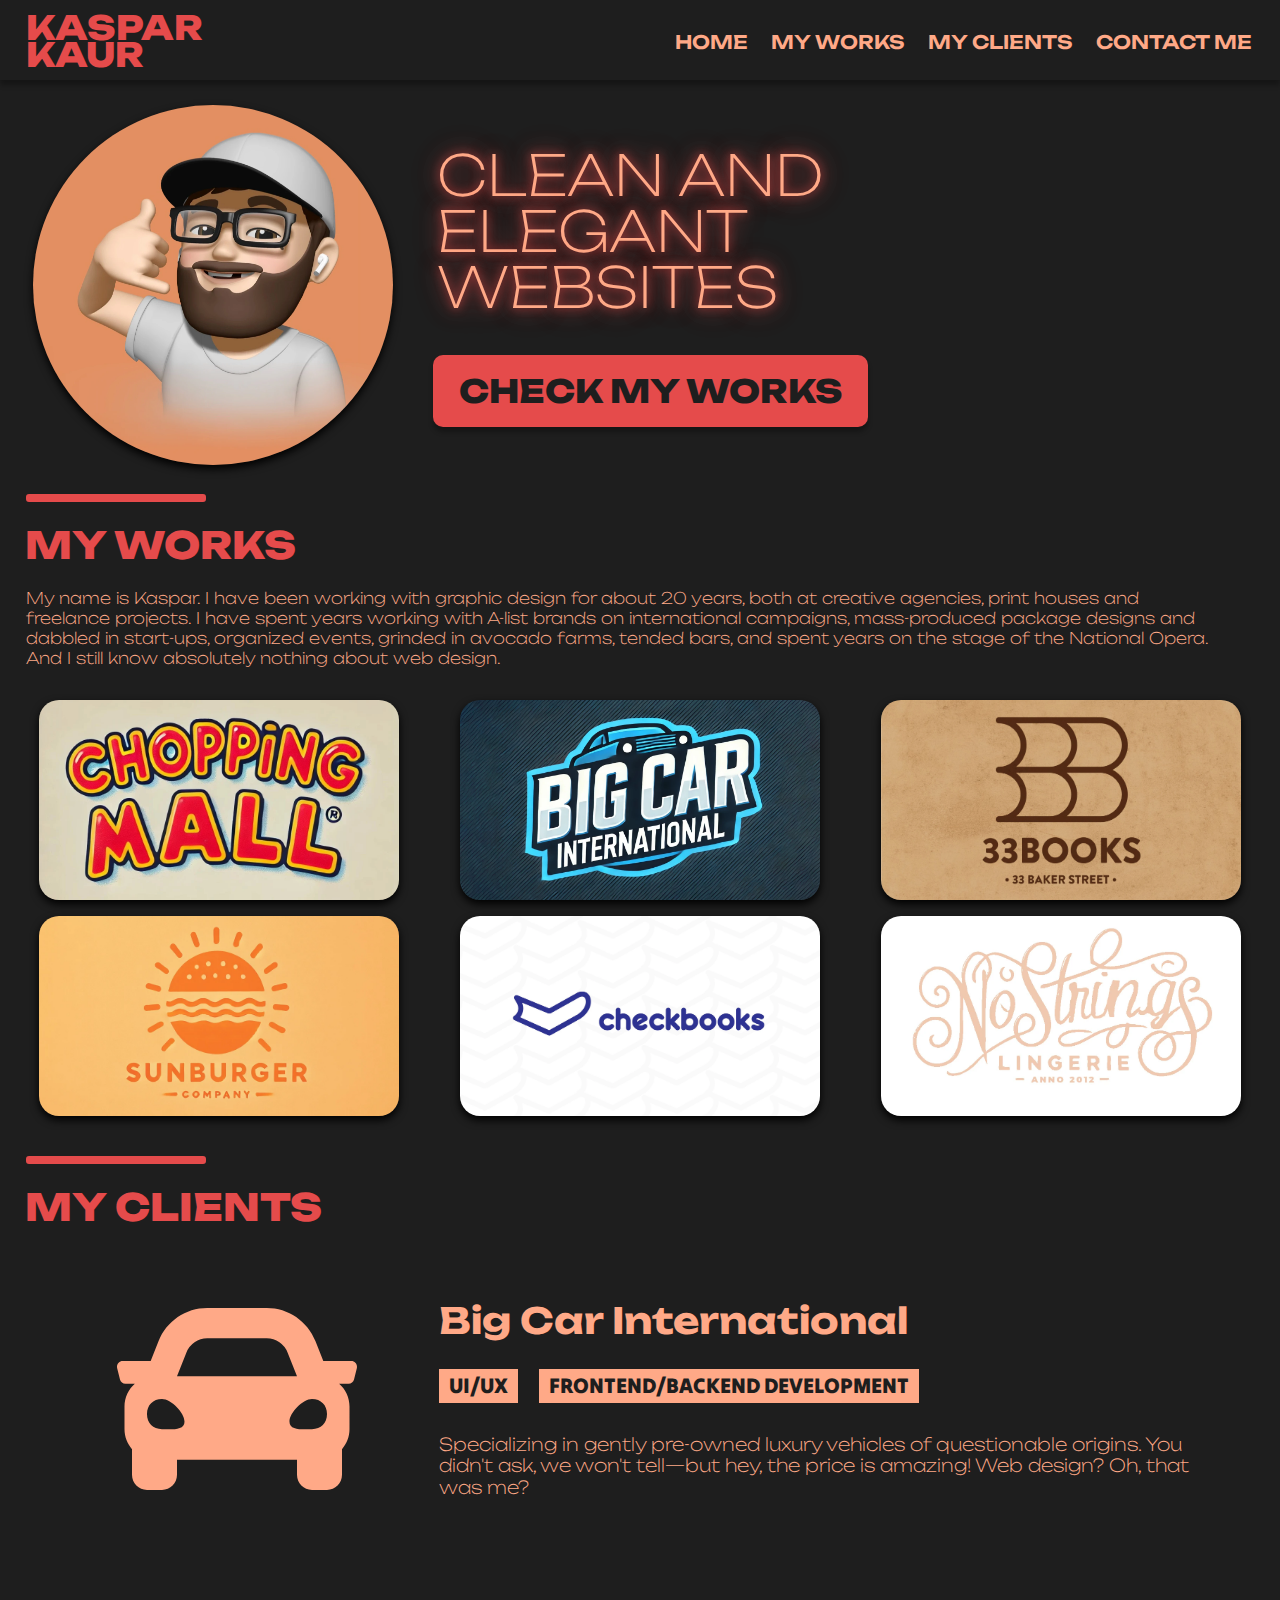
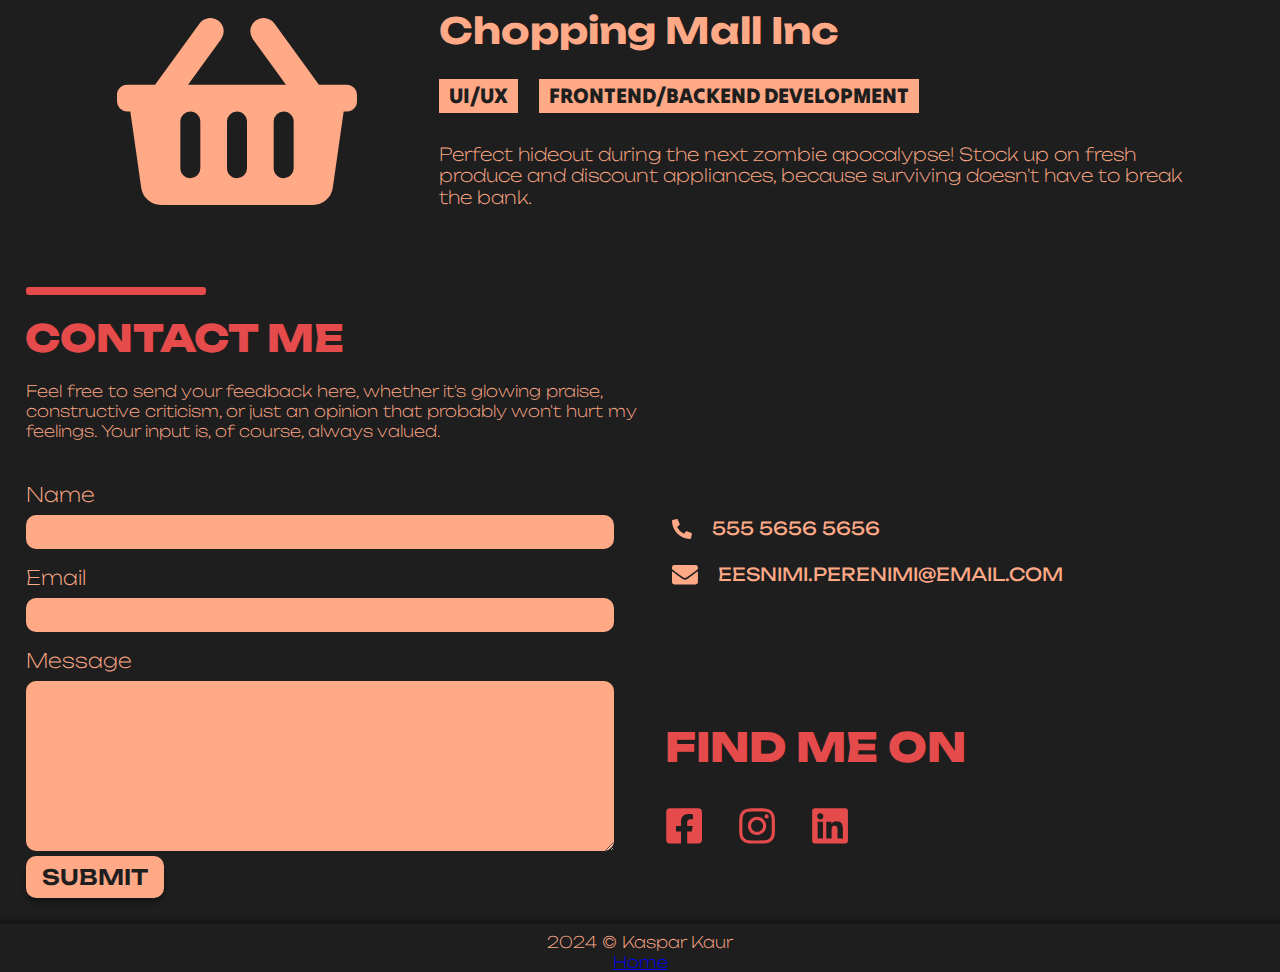
==== index.html @ a084f57b "save first page files" ====
<!DOCTYPE html>
<html lang="en">
<head>
    <meta charset="UTF-8">
    <meta name="viewport" content="width=device-width, initial-scale=1.0">
    <link rel="stylesheet" href="css/style.css">
    <link rel="apple-touch-icon" sizes="180x180" href="images/favicon/apple-touch-icon.png">
    <link rel="icon" type="image/png" sizes="32x32" href="images/favicon/favicon-32x32.png">
    <link rel="icon" type="image/png" sizes="16x16" href="images/favicon/favicon-16x16.png">
    <link rel="manifest" href="images/favicon/site.webmanifest"> 
    <title>My Portfolio</title>
</head>
<body> 

    <div class="container">
        <div class="header" id="home"></div>
            <div class="menu">
                <div class="logo">
                    <span class="logo-span">Kaspar<br>Kaur</span>
                </div>

                <div class="page-menu">
                    <div class="hamburger">
                        <div class="line"></div>
                        <div class="line"></div>
                        <div class="line"></div>
                    </div>

                    <div class="menu-list">
                        <ul>
                            <li><a href="#home">home</a></li>
                            <li><a href="#my-works">my works</a></li>
                            <li><a href="#my-clients">my clients</a></li>
                            <li><a href="#contact">contact me</a></li>
                        </ul>

                    </div>


                </div>

            </div>

            <div class="profile">
                <div class="profile-image">
                    <img src="images/portrait.webp" alt="profile-image">
                </div>

                <div class="profile-text">
                    <div class="profile-details">
                        <span>Clean and elegant websites</span>                        
                        <button>Check my works</button>
                    </div>
                </div>

            </div>



        <div class="main">
            <div class="my-works" id="my-works">

                <div class="headline">
                    <hr>
                    <h3>My works</h3>
                </div>

                <div class="my-works-intro">
                    <p>My name is Kaspar. I have been working with graphic design for about 20 years, both at creative agencies, print houses and freelance projects. I have spent years working with A-list brands on international campaigns, mass-produced package designs and dabbled in start-ups, organized events, grinded in avocado farms, tended bars, and spent years on the stage of the National Opera. And I still know absolutely nothing about web design. 
                    </p>
                </div>

                <div class="frame">
                    <img src="images/chop_crop.webp" alt="chopping mall">
                </div>

                <div class="gallery-container">
                    <div class="gallery-item">
                        <img src="images/chop_crop.webp" alt="chopping mall">
                    </div>

                    <div class="gallery-item">
                        <img src="images/bigcar.webp" alt="big car international">
                    </div>

                    <div class="gallery-item">
                        <img src="images/33books.webp" alt="33books">
                    </div>

                    <div class="gallery-item">
                        <img src="images/sunburger.webp" alt="sunburger">
                    </div>

                    <div class="gallery-item">
                        <img src="images/checkbooks.webp" alt="checkbooks">
                    </div>

                    <div class="gallery-item">
                        <img src="images/strings2.webp" alt="no strings">
                    </div>

                </div>

            </div>

            <div class="my-clients" id="my-clients"> 
                <div class="headline">
                    <hr>
                    <h3>My clients</h3>
                </div>

                <div class="my-clients-cards">
                    <div class="card">
                        <div class="card-image">
                            <img src="images/icns/car_fill.svg" alt="car logo">
                        </div>

                        <div class="card-text-content">
                            <h4>Big Car International</h4>
                            <div class="role-description"><span>UI/UX</span></div>
                            <div class="role-description"><span>FRONTEND/BACKEND DEVELOPMENT</span></div>

                            <p>Specializing in gently pre-owned luxury vehicles of questionable origins. You didn't ask, we won't tell—but hey, the price is amazing! Web design? Oh, that was me?</p>
                        </div>

                    </div>

                        
                    </div>

                    <div class="card">
                        <div class="card-image">
                            <img src="images/icns/cart_fill.svg" alt="cart logo">
                        </div>

                        <div class="card-text-content">
                            <h4>Chopping Mall Inc</h4>
                            <div class="role-description"><span>UI/UX</span></div>
                            <div class="role-description"><span>FRONTEND/BACKEND DEVELOPMENT</span></div>
    
                            <p>Perfect hideout during the next zombie apocalypse! Stock up on fresh produce and discount appliances, because surviving doesn't have to break the bank.</p>
                        </div>
                        
                    </div>
                </div>

            </div>

            <div class="contact" id="contact">
                <div class="headline">
                    <hr>
                    <h3>Contact me</h3>
                </div>

                <div class="contact-intro">
                    <p>Feel free to send your feedback here, whether it's glowing praise, constructive criticism, or just an opinion that probably won't hurt my feelings. Your input is, of course, always valued.</p>
                </div>

                <div class="btn-contact">
                    <button>Contact me</button>
                </div>

                <div class="get-in-touch">
                    <div class="contact-form">
                        <form action="#">
                            <div class="label">
                                <label for="name">Name</label>
                            </div>
    
                            <div class="form-input">
                                <input type="text" id="name" required> 
                            </div>
    
                            <div class="label">
                                <label for="email">Email</label>
                            </div>
    
                            <div class="form-input">
                                <input type="email" id="email" required> 
                            </div>
    
                            <div class="label">
                                <label for="message">Message</label>
                            </div>
    
                            <div class="text-area">
                                <textarea name="message" id="message" rows="10" required></textarea>
                            </div>
    
                            <div class="btn-form">
                                <button type="submit">Submit</button>
                            </div>
    
                        </form>

                        

                    </div>

                    <div class="contact-details">
                        <ul>
                            <li><img src="images/icns/phone.svg" alt="phone">555 5656 5656</li>
                            <li><img src="images/icns/mail.svg" alt="mail">eesnimi.perenimi@email.com</li>
                        </ul>
                    </div>

                    <div class="social-media" id="social-media">
                        <div class="headline">
                            <h3>Find me on</h3>
                        </div>
        
                        <div class="social-media-icons">
                            <ul>
                                <li><img src="images/icns/face.svg" alt="facebook"></li>
                                <li><img src="images/icns/insta.svg" alt="instagram"></li>
                                <li><img src="images/icns/linkedin.svg" alt="linkedin"></li>
        
                            </ul>
                        </div>
        
                    </div>

                </div>



                

            </div>

            

        </div>


        <div class="footer" id="footer">
            <div class="footer-text">
                <p>2024 © Kaspar Kaur</p>
            </div>

            <div class="footer-content">
                <a href="#menu">Home</a>
            </div>
        </div>

    </div>

    <script src="app.js"></script>
    
</body>
</html>
---- css/style.css ----
@import url('https://fonts.googleapis.com/css2?family=Tilt+Warp:XROT,YROT@-45..45,-45..45&family=Unbounded:wght@200..900&display=swap');

:root   {
    --primary-color-text: #FFA987;
    --primary-color-link: #E54B4B;
    --primary-color-bg: #1E1E1E;
    --primary-color-shadow: #000000; 

}


* {
    margin: 0;
    padding: 0;
    box-sizing: border-box;
}

html, body {
    scroll-behavior: smooth;
    overflow-x: hidden;
    margin: 0;
    padding: 0;
    box-sizing: border-box;
    background-color: var(--primary-color-bg);
    color: var(--primary-color-text);
    font-family: "Unbounded", serif;
    font-optical-sizing: auto;
    font-weight: 200;
    font-style: normal;
    width: 100%;
}

.container  { 
    width: 100%;
    color: var(--primary-color-text);
}

.menu   {
    display: grid;
    width: 100%;
    height: 80px;
    grid-template-columns: 2fr 1fr;
    box-shadow: 0px 5px 5px rgba(0, 0, 0, 0.3);
}

.page-menu  {
    justify-self: end;
    margin-right: 16px;
    
}

.menu-list  {
    display: none;
}

.hamburger  {
    display: flex;
    flex-direction: column;
    width: 48px;
    height: 48px;
    justify-content: space-evenly;
    align-items: center;
    border: 1px solid var(--primary-color-text);
    border-radius: 10px;
    background-color: var(--primary-color-bg);
    margin: 16px;
}

.line   {
    width: 28px;
    height: 3px;
    background-color: var(--primary-color-text);
    border-radius: 10px;
    margin: 1px auto;
}

.logo-span  {
    display: inline-block;
    margin: 15px 10px;
    font-family: 'Unbounded', sans-serif;
    font-optical-sizing: auto;
    font-style: normal;
    line-height: 0.8;
    font-weight: 800;
    font-size: 25pt;
    text-transform: uppercase; 
    color: var(--primary-color-link);

}

.profile    {
    text-align: center;
}

.profile-text  {
    display: none;
}

.profile-image  {
    text-align: center;
}

.profile-image img {
    display: inline-block;
    margin: 25px;
    width: 248px;
    height: 248px;
    border-radius: 50%;
    object-fit: cover;
    overflow: hidden; 
    box-shadow: 0px 4px 8px black; 
}

hr  {
    text-align: center;
    width: 180px;
    height: 8px;
    background-color: var(--primary-color-link);
    border-radius: 3px;
    border: none;
    margin: 0px auto; 
    }

.headline h3  {
    font-family: 'Unbounded', sans-serif;
    font-weight: 800;
    font-size: 28pt;
    text-transform: uppercase; 
    color: var(--primary-color-link);
    border: 100px;
    margin: 0px; 
    margin: 20px;
    text-align: center;
    }

.frame  {
    width: 100%;
    text-align: center;
}

.frame img {
    object-fit: cover;
    width: 320px;
    height: 180px; 
    border-radius: 20px;
    margin: 20px;
    overflow: hidden; 
    box-shadow: 0px 4px 8px black; 
}

.gallery-container {
    display: none;
}

.my-clients {
    width: 100%;
}

.card   {
    width: 100%;
    text-align: center;
    margin: 20px 0px 40px 0px;
}

.card img   {
    width: 80px;
    padding: 10px
}

.card h4    {
    font-size: 24px;
    margin: 10px;
    text-transform: capitalize;
}

.card span  {
    font-family: 'Tilt Warp', sans-serif;
    background-color: var(--primary-color-text);
    color: var(--primary-color-bg);
    font-weight: 200;
    font-size: 12pt;
    text-transform: uppercase; 
    padding: 4px 10px 4px 10px;
    line-height: 1.2;
    display: inline-block;
    margin-bottom: 5px;
}

.card p {
    line-height: 1.2;
    font-size: 16px;
    font-weight: 100;
    padding: 0px 20px 00px 20px;
}

.contact    {
    width: 100%;
    text-align: center;
}

.contact button {
    border: none;
    padding: 16px 48px;
    border-radius: 10px;
    margin: 40px;
    background-color: var(--primary-color-link);
    color: var(--primary-color-bg);
    font-family: "Unbounded", serif;
    font-optical-sizing: auto;
    font-weight: 800;
    font-style: normal;
    text-transform: uppercase;
    font-size: 20pt;
    box-shadow: 0px 5px 5px rgba(0, 0, 0, 0.3);
}

.social-media   {
    width: 100%;
    text-align: center;
    color: var(--primary-color-text);
    text-transform: lowercase;

}

.social-media-icons ul  {
    list-style: none;
    padding: 0;
}

.social-media-icons ul li  {
    display: inline-block;
    margin: 16px;
}

.social-media-icons ul li img {
    width: 36px;
    height: 36px;
    color: #FFA987;
}

.footer {
    text-align: center;
    padding-top: 8px;
    box-shadow: 0px -5px 5px rgba(0, 0, 0, 0.3); 
}

/*
.contact    {
    display: none;
}
*/

/* BODY ON TABLET */

@media (min-width: 768px) and (max-width: 1024px) {

    .hamburger  {
        display: none;
    }

    .logo-span  {
        margin-left: 26px;
    }

    .menu   {
        display: grid;
        width: 100%;
        grid-template-columns: 1fr 3fr;
        grid-template-rows: 1fr;
        align-items: center;
    }  

    .menu-list  {
        display: block;
        list-style: none;
        justify-self: end;   
    
    }

    .menu-list ul {
        list-style: none;
        padding: 0;
        font-family: 'Unbounded', sans-serif;
        font-weight: 600;
        font-size: 12pt;
        text-transform: uppercase; 
        color: var(--primary-color-text);
    }

    .menu-list a {
        text-decoration: none;
        padding: 0;
        color: var(--primary-color-text);
    }

    .menu-list ul li {
        display: inline-block;
        padding: 6px;
        margin-right: 6px;
    }

    .profile    {
        display: grid;
        grid-template-columns: 1fr 2fr;
    }

    .profile-image img {
        display: inline-block;
        margin: 25px;
        width: 248px;
        height: 248px;
        border-radius: 50%;
        object-fit: cover;
        overflow: hidden; 
        box-shadow: 0px 4px 8px black; 
    }

    .profile-text  {
        display: grid;
        align-items: center;
        justify-content: start;
    }

    .profile-learn-more   {
        display: grid;
        align-items: center;
        justify-content: start;
    }

    .profile-details span   {
        font-size: 36px;
        width: 460px;
        display: block;
        text-align: start;
        margin-left: 10px;  
        font-weight: 300;
        font-family: 'Unbounded', sans-serif;
        font-weight: 200;
        font-size: 26pt;
        line-height: 1.0;
        text-transform: uppercase; 
        color: var(--primary-color-text);
        text-shadow: 0 0 10px rgba(229, 75, 75, 0.8), 0 0 20px rgba(229, 75, 75, 0.6), 0 0 30px rgba(229, 75, 75, 0.4);
    }

    .profile-details button {
        display: block;
        background-color: var(--primary-color-link);
        color: var(--primary-color-bg);
        font-size: 20pt;
        padding: 16px 26px;
        border: none;
        border-radius: 10px;
        margin-top: 40px;
        margin-left: 6px;
        font-family: "Unbounded", serif;
        font-optical-sizing: auto;
        font-weight: 800;
        font-style: normal;
        text-transform: uppercase;
        box-shadow: 0px 5px 5px rgba(0, 0, 0, 0.3);
    }

    .my-works.frame {
        display: none;
    }

    .frame  {
        display: none;
    }

    hr {
        margin-left: 26px;
    }

    .headline h3 {
        padding-left: 5px;
        text-align: start;
    }

    .gallery-container  {
        width: 100%;
        display: grid;
        grid-template-columns: repeat(2, 1fr); /* Two equal-width columns */
        grid-template-rows: auto;
        gap: 16px; /* Set the gap between the images to 16px as per your calculation */
        padding: 0 16px; /* 16px padding on the left and right */
        margin-top: 32px;
        justify-items: center;  /* Center items horizontally */
        align-items: center;    /* Center items vertically */
    }
    
    .gallery-item   {
        text-align: center;
        display: flex;
        justify-content: center;
        align-items: center;
        width: 100%;
        padding: 0;
    }
    
    .gallery-container img  {
        object-fit: cover;
        width: 100%;
        height: auto; /* Keep aspect ratio */
        max-width: 360px; /* Max width for the image */
        border-radius: 20px;
        margin: 0; /* No extra margin since grid-gap handles it */
        overflow: hidden; 
        box-shadow: 0px 4px 8px black; 
    }

    .my-clients {
        margin-top: 26px;
    }
    
    .my-clients p {
        width: 720px;
        margin: 15px auto;
    }

    .card   {
        margin-top: 48px;
    }

    .btn-contact   {
        display: none;
    }

    .contact-intro {
        width: 100%;
    }

    .contact-intro p {
        width: 443px;
        text-align: start;
        margin-left: 26px;
    }

    .contact-form {
        width: 100%;
        box-sizing: border-box;
        font-size: 20px;
    }

    .contact-form form {
        text-align: start;
        box-sizing: border-box;
        padding: 26px;
    }

    input, textarea {
        width: 100%;
        box-sizing: border-box;
        padding: 10px;
        margin-top: 8px;
        background-color: var(--primary-color-text);
        border-radius: 10px;
        border: 0;
    }

    input {
        height: 34px;
        margin-bottom: 10px;
    }

    .contact-form button {
        background-color: var(--primary-color-text);
        color: var(--primary-color-bg);
        font-weight: 600;
        text-transform: uppercase;
        font-size: 16pt;
        padding: 8px 16px;
        border-radius: 10px;
        border: none;
        box-shadow: 0px 5px 5px rgba(0, 0, 0, 0.3);
        margin: 0px;
        margin-left: 0;
    }

    .contact-details {
        width: 100%;
    }
    
    .contact-details ul, 
    .social-media-icons ul {
        list-style: none;
        padding: 0;
        text-align: start;
        margin-left: 26px; 
    }
    
    .contact-details ul {
        font-size: 20px;
        color: var(--primary-color-link);
    }
    
    .contact-details img {
        height: 20px;
        padding-right: 20px;
        color: var(--primary-color-text);
    }
    
    .contact-details p {
        padding-left: 26px;
    }
    
    .social-media-icons {
        padding: 0;
    }
    
    .social-media-icons ul li {
        margin-right: 12px;
    }
    
    .social-media h3 {
        padding: 20px 0 0; 
        font-size: 26px;
        color: var(--primary-color-text);
    }
    







}


@media (min-width: 1025px) {
    .container {
        background-color: var(--primary-color-bg);
        /* max-width: 1200px; */
        max-width: 1920px;
        align-items: center;
        margin: 0 auto;
    }

    .hamburger  {
        display: none;
    }

    .logo-span  {
        margin-left: 26px;
    }

    .menu   {
        display: grid;
        width: 100%;
        grid-template-columns: 1fr 3fr;
        grid-template-rows: 1fr;
        align-items: center;
    }  

    .menu-list  {
        display: block;
        list-style: none;
        justify-self: end;   
    }


    .menu-list a {
        text-decoration: none;
        padding: 0;
        color: var(--primary-color-text);
    }

    .menu-list ul {
        list-style: none;
        padding: 0;
        font-family: 'Unbounded', sans-serif;
        font-weight: 600;
        font-size: 14pt;
        text-transform: uppercase; 
        color: var(--primary-color-text);
    }

    .menu-list ul li {
        display: inline-block;
        padding: 6px;
        margin-right: 6px;
    }

    .profile    {
        display: grid;
        grid-template-columns: 1fr 2fr;
    }

    .profile-image img {
        display: inline-block;
        margin: 25px;
        width: 360px;
        height: 360px;
        border-radius: 50%;
        object-fit: cover;
        overflow: hidden; 
        box-shadow: 0px 4px 8px black; 
    }

    .profile-text  {
        display: grid;
        align-items: center;
        justify-content: start;
    }

    .profile-learn-more   {
        display: grid;
        align-items: center;
        justify-content: start;
    }

    .profile-details span   {
        font-size: 36px;
        width: 600px;
        display: block;
        text-align: start;
        margin-left: 10px;  
        font-weight: 300;
        font-family: 'Unbounded', sans-serif;
        font-weight: 200;
        font-size: 42pt;
        line-height: 1.0;
        text-transform: uppercase; 
        color: var(--primary-color-text);
        text-shadow: 0 0 10px rgba(229, 75, 75, 0.8), 0 0 20px rgba(229, 75, 75, 0.6), 0 0 30px rgba(229, 75, 75, 0.4);
    }

    .profile-details button {
        display: block;
        background-color: var(--primary-color-link);
        color: var(--primary-color-bg);
        font-size: 24pt;
        padding: 16px 26px;
        border: none;
        border-radius: 10px;
        margin-top: 40px;
        margin-left: 6px;
        font-family: "Unbounded", serif;
        font-optical-sizing: auto;
        font-weight: 800;
        font-style: normal;
        text-transform: uppercase;
        box-shadow: 0px 5px 5px rgba(0, 0, 0, 0.3);
    }

    .frame  {
        display: none;
    }

    hr {
        margin-left: 26px;
    }

    .headline h3 {
        padding-left: 5px;
        text-align: start;
    }

    .gallery-container  {
        display: grid;
        grid-template-columns: repeat(3, 1fr);
        grid-template-rows: repeat(2, auto);
        gap: 16px; 
        padding: 0 16px;
        margin-top: 32px;
        margin-bottom: 40px;
        justify-items: center; 
        align-items: center; 
    }
    
    .gallery-item   {
        text-align: center;
        display: flex;
        justify-content: center;
        align-items: center;
        width: 100%;
        padding: 0;
    }
    
    .gallery-container img  {
        object-fit: cover;
        width: 100%;
        height: auto; /* Keep aspect ratio */
        max-width: 360px; /* Max width for the image */
        border-radius: 20px;
        margin: 0; /* No extra margin since grid-gap handles it */
        overflow: hidden; 
        box-shadow: 0px 4px 8px black; 
    }

    .btn-contact    {
        display: none;
    }

    .my-works-intro {
        max-width: 1200px;
        margin-left: 26px;
        margin-right: 26px;

    }


    .card   {
        width: 100%;
        display: grid;
        grid-template-columns: 1fr 2fr;
        margin: 32px auto;
        padding: 36px;
    }

    
    .card h4    {
        font-size: 36px;
        margin: 0px;
        text-transform: capitalize;
    }
    
    .card span  {
        font-family: 'Tilt Warp', sans-serif;
        background-color: var(--primary-color-text);
        color: var(--primary-color-bg);
        font-weight: 200;
        font-size: 16pt;
        text-transform: uppercase; 
        padding: 4px 10px 4px 10px;
        line-height: 1.2;
        display: inline-block;
        margin-bottom: 5px;
    }
    
    .card p {
        line-height: 1.2;
        font-size: 18px;
        font-weight: 100;
        margin: 0;
        padding: 0px;
    }

    .card-image {
        width: 100%;
    }

    .card-image img {
        width: 260px;
    }

    .card-text-content  {
        text-align: start;
        box-sizing: border-box;
        padding-right: 26px;
    }

    .role-description   {
        display: inline-block;
        margin: 26px 0;
        margin-right: 16px;
    }

    .get-in-touch   {
        width: 100%;
        display: grid;
        grid-template-columns: 1fr 1fr;
        grid-template-rows: repeat(2, auto);
    }

    .contact-intro  {
        text-align: start;
    }


    .contact-intro p {
        width: 640px;
        margin: 15px 0; /* Remove auto centering */
        text-align: start;
        font-size: 16px;
        padding-left: 26px;
    }

    .contact-form {
        width: 100%;
        box-sizing: border-box;
        font-size: 20px;
        grid-column: 1/2;
        grid-row: 1/3;
    }

    .contact-form form {
        text-align: start;
        box-sizing: border-box;
        padding: 26px;
    }

    input, textarea {
        width: 100%;
        box-sizing: border-box;
        padding: 10px;
        margin-top: 8px;
        background-color: var(--primary-color-text);
        border-radius: 10px;
        border: 0;
    }

    input {
        height: 34px;
        margin-bottom: 16px;
    }

    .contact-form button {
        background-color: var(--primary-color-text);
        color: var(--primary-color-bg);
        font-weight: 600;
        text-transform: uppercase;
        font-size: 16pt;
        padding: 8px 16px;
        border-radius: 10px;
        border: none;
        box-shadow: 0px 5px 5px rgba(0, 0, 0, 0.3);
        margin: 0px;
        margin-left: 0;
    }

    .social-media   {
        grid-column: 2/3;
        grid-row: 2/3;
    }

    .social-media h3 {
        font-size: 40px;
    }

    .contact-details    {
        text-align: start;
        grid-column: 2/3;
        grid-row: 1/2;
        box-sizing: border-box;
        padding: 32px;
        margin-top: 30px;
    }

    .contact-details ul {
        list-style: none;
        padding: 0;
        font-size: 21px;
    }

    .contact-details ul li {
        margin-bottom: 24px;
        line-height: 1.2;
        font-size: 18px;
        font-weight: 400;
        text-transform: uppercase;
        display: flex;  /* Use flexbox */
        align-items: center;  /* Vertically align text and image */
    }
    
    .contact-details ul li img {
        margin-right: 20px;  /* Space between image and text */
        height: 20px;
    }
    
    .contact-details ul li span {
        margin-left: 20px;  /* Optional if you need the text indented as well */
    }

    .social-media-icons {
        text-align: start;
        margin-left: 10px;
    }

    .social-media-icons ul  {
        list-style: none;
        padding: 0;
    }
    
    .social-media-icons ul li  {
        display: inline-block;
        margin: 16px;
    }
    
    .social-media-icons ul li img {
        width: 36px;
        height: auto;
    }

    

    
}
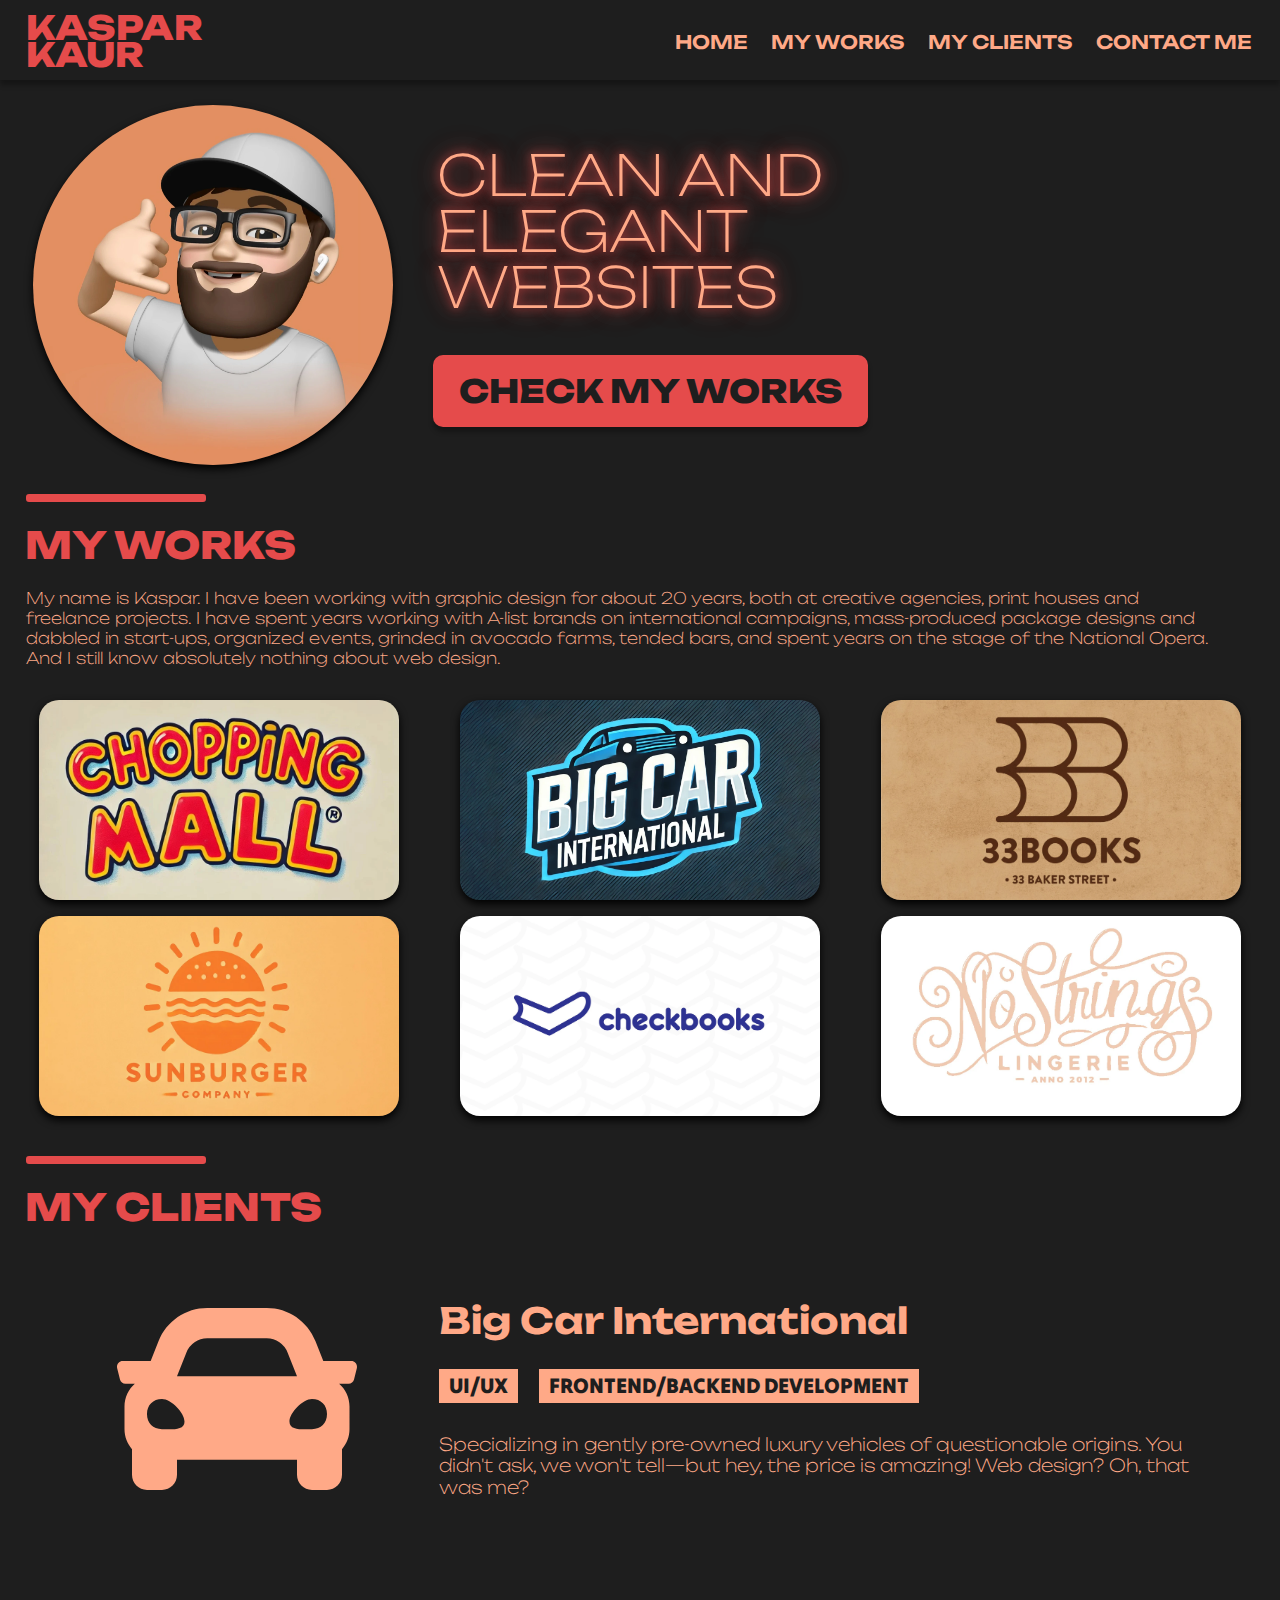
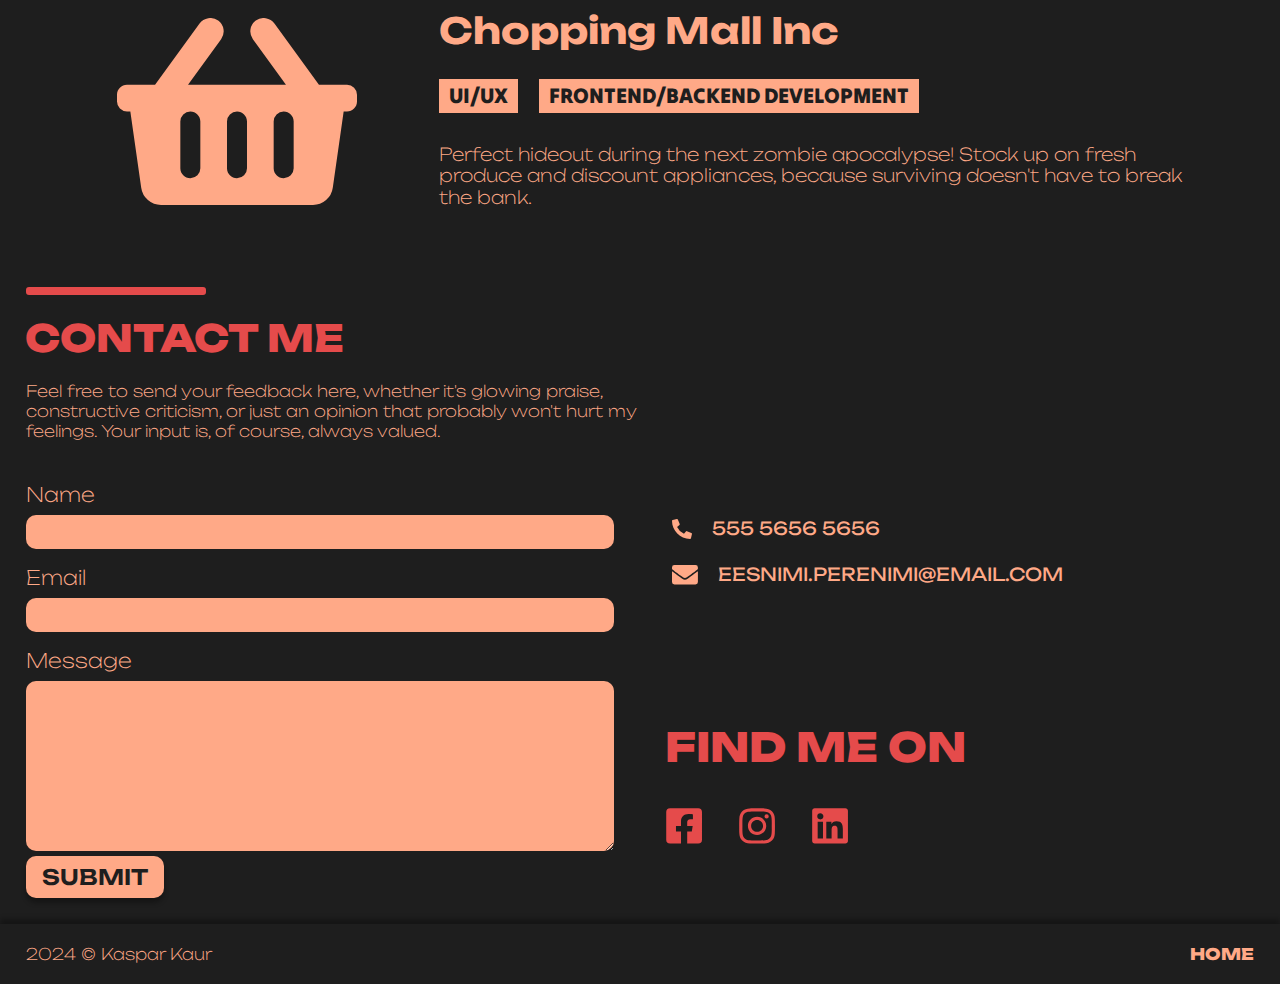
==== commit 8058bf59: "save first page files" ====
--- a/index.html
+++ b/index.html
@@ -36,6 +36,16 @@
 
                     </div>
 
+                    <div class="menu-panel">
+                        <ul>
+                            <li><a href="#home">home</a></li>
+                            <li><a href="#my-works">my works</a></li>
+                            <li><a href="#my-clients">my clients</a></li>
+                            <li><a href="#contact">contact me</a></li>
+        
+                        </ul>
+                    </div>
+
 
                 </div>
 
@@ -239,7 +249,7 @@
             </div>
 
             <div class="footer-content">
-                <a href="#menu">Home</a>
+                <a href="#home">Home</a>
             </div>
         </div>
 
--- a/css/style.css
+++ b/css/style.css
@@ -75,6 +75,39 @@
     margin: 1px auto;
 }
 
+.menu-panel {
+    position: absolute;
+    right: -264px;
+    top: 0;
+    width: 264px;
+    height: 519px;
+    background-color: var(--primary-color-link);
+    font-size: 21px;
+    text-transform: uppercase;
+    text-align: center;
+    padding: 40px 0px 20px 0px;
+    box-sizing: border-box;
+    transition: right 1s ease-in-out;
+}
+
+.menu-panel ul  {
+    list-style: none;
+    padding: 0;
+}
+
+.menu-panel ul li   {
+    margin-bottom: 32px;
+}
+
+.menu-panel ul li a {
+    color: var(--primary-color-bg);
+    text-decoration: none;
+}
+
+.menu-panel.active  {
+    right: 0;
+}
+
 .logo-span  {
     display: inline-block;
     margin: 15px 10px;
@@ -86,15 +119,10 @@
     font-size: 25pt;
     text-transform: uppercase; 
     color: var(--primary-color-link);
-
 }
 
 .profile    {
     text-align: center;
-}
-
-.profile-text  {
-    display: none;
 }
 
 .profile-image  {
@@ -242,6 +270,7 @@
 .footer {
     text-align: center;
     padding-top: 8px;
+    padding-bottom: 8px;
     box-shadow: 0px -5px 5px rgba(0, 0, 0, 0.3); 
 }
 
@@ -256,6 +285,10 @@
 @media (min-width: 768px) and (max-width: 1024px) {
 
     .hamburger  {
+        display: none;
+    }
+
+    .menu-panel {
         display: none;
     }
 
@@ -275,7 +308,6 @@
         display: block;
         list-style: none;
         justify-self: end;   
-    
     }
 
     .menu-list ul {
@@ -326,6 +358,14 @@
         display: grid;
         align-items: center;
         justify-content: start;
+    }
+
+    .my-works-intro {
+        display: grid;
+        align-items: center;
+        justify-content: start;   
+        margin-left: 26px; 
+        margin-right: 26px;
     }
 
     .profile-details span   {
@@ -492,7 +532,7 @@
     }
     
     .contact-details ul {
-        font-size: 20px;
+        font-size: 21px;
         color: var(--primary-color-link);
     }
     
@@ -502,6 +542,25 @@
         color: var(--primary-color-text);
     }
     
+    .contact-details ul li {
+        margin-bottom: 24px;
+        line-height: 1.2;
+        font-size: 18px;
+        font-weight: 400;
+        text-transform: uppercase;
+        display: flex;
+        align-items: center;
+    }
+    
+    .contact-details ul li img {
+        margin-right: 20px;
+        height: 20px;
+    }
+    
+    .contact-details ul li span {
+        margin-left: 20px;
+    }
+    
     .contact-details p {
         padding-left: 26px;
     }
@@ -519,6 +578,8 @@
         font-size: 26px;
         color: var(--primary-color-text);
     }
+
+    
     
 
 
@@ -540,6 +601,10 @@
     }
 
     .hamburger  {
+        display: none;
+    }
+
+    .menu-panel {
         display: none;
     }
 
@@ -887,7 +952,79 @@
 
     
 
-    
-}
-
-
+}
+
+
+@media (max-width: 768px) {
+        
+    .my-works-intro {
+        display: none;
+    }
+
+    .profile-text  {
+        display: none;
+    }
+
+    .contact-intro  {
+        display: none;
+    }
+
+    .get-in-touch   {
+        display: none;
+    }
+
+    .contact h3 {
+        display: none;
+    }
+
+    html, body {
+        overflow-x: hidden;
+        margin: 0;
+        padding: 0;
+        width: 100%;
+    }
+
+    .footer-content {
+        display: none;
+    }
+
+}
+
+@media (min-width: 769px) {
+    .footer {
+        display: grid;
+        width: 100%;
+        height: 60px;
+        grid-template-columns: 1fr 1fr;
+        align-items: center;
+    }
+    
+    .footer-text, .footer-content {
+        font-family: 'Unbounded', sans-serif;
+        font-size: 12pt;
+        color: var(--primary-color-text);
+    }
+    
+    .footer-text {
+        margin-left: 26px;
+        text-align: start;
+        font-weight: 200;
+    }
+    
+    .footer-content {
+        margin-right: 26px;
+        text-align: right;
+        font-weight: 800;
+        text-transform: uppercase;
+    }
+    
+    .footer-content a {
+        color: var(--primary-color-text);
+        text-decoration: none;
+        transition: color 0.3s ease;
+    }
+    
+    .footer-content a:hover {
+        color: var(--primary-color-link);
+    }
+}
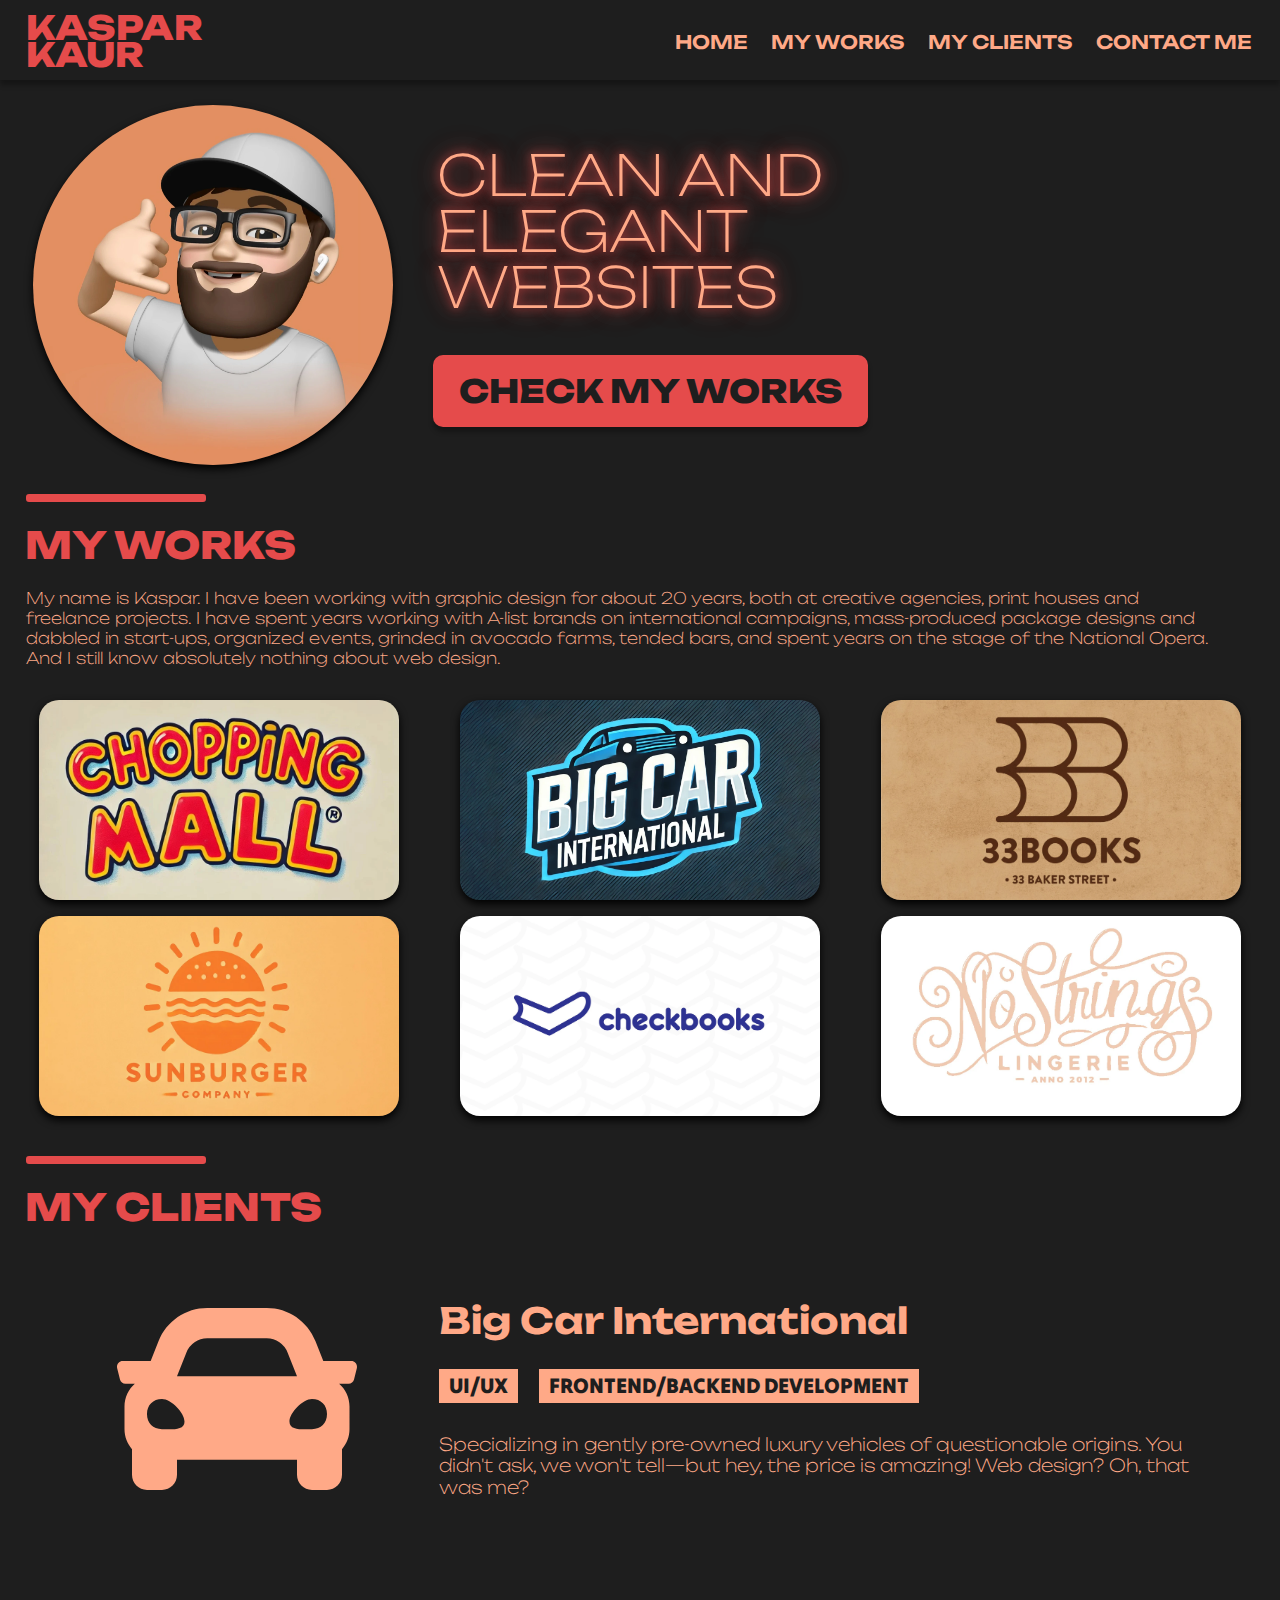
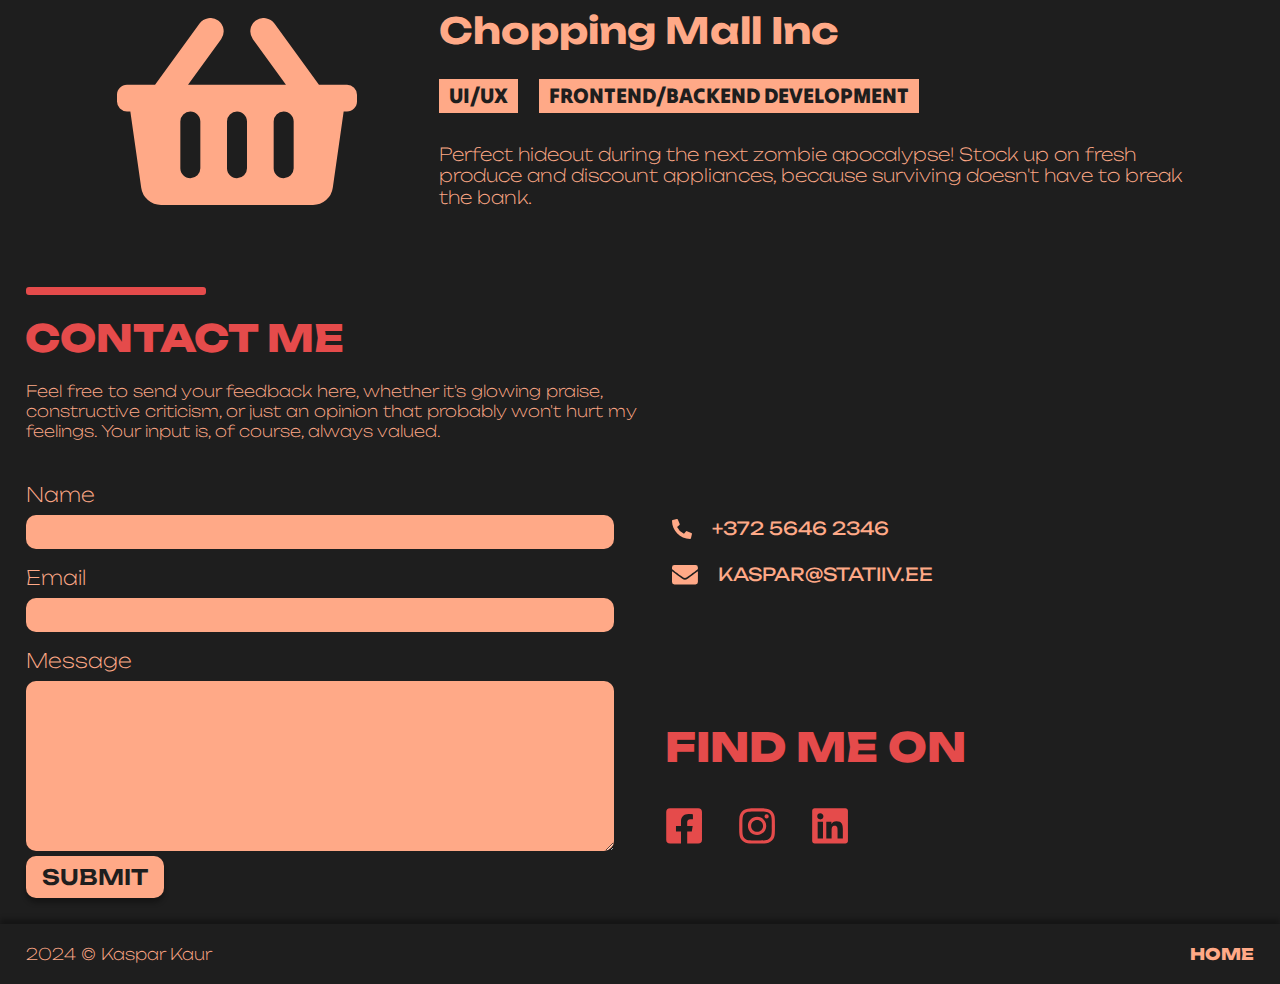
==== commit c78edfa9: "save first page files" ====
--- a/index.html
+++ b/index.html
@@ -209,8 +209,8 @@
 
                     <div class="contact-details">
                         <ul>
-                            <li><img src="images/icns/phone.svg" alt="phone">555 5656 5656</li>
-                            <li><img src="images/icns/mail.svg" alt="mail">eesnimi.perenimi@email.com</li>
+                            <li><img src="images/icns/phone.svg" alt="phone">+372 5646 2346</li>
+                            <li><img src="images/icns/mail.svg" alt="mail">kaspar@statiiv.ee</li>
                         </ul>
                     </div>
 
@@ -221,10 +221,21 @@
         
                         <div class="social-media-icons">
                             <ul>
-                                <li><img src="images/icns/face.svg" alt="facebook"></li>
-                                <li><img src="images/icns/insta.svg" alt="instagram"></li>
-                                <li><img src="images/icns/linkedin.svg" alt="linkedin"></li>
-        
+                                <li>
+                                    <a href="https://www.facebook.com/kazotaja/" target="_blank">
+                                        <img src="images/icns/face.svg" alt="facebook">
+                                    </a>
+                                </li>
+                                <li>
+                                    <a href="https://www.instagram.com/kazotaja/" target="_blank">
+                                        <img src="images/icns/insta.svg" alt="instagram">
+                                    </a>
+                                </li>
+                                <li>
+                                    <a href="https://www.linkedin.com/in/kazotaja/" target="_blank">
+                                        <img src="images/icns/linkedin.svg" alt="linkedin">
+                                    </a>
+                                </li>
                             </ul>
                         </div>
         
--- a/css/style.css
+++ b/css/style.css
@@ -8,7 +8,6 @@
     --primary-color-shadow: #000000; 
 
 }
-
 
 * {
     margin: 0;
@@ -77,7 +76,7 @@
 
 .menu-panel {
     position: absolute;
-    right: -264px;
+    right: -1000px;
     top: 0;
     width: 264px;
     height: 519px;
@@ -268,9 +267,12 @@
 }
 
 .footer {
-    text-align: center;
+    display: flex;         
+    justify-content: center;     
+    align-items: center;         
     padding-top: 8px;
     padding-bottom: 8px;
+    height: 48px;
     box-shadow: 0px -5px 5px rgba(0, 0, 0, 0.3); 
 }
 
@@ -954,6 +956,8 @@
 
 }
 
+/* HIDE ON MOBILE ONLY */
+
 
 @media (max-width: 768px) {
         
@@ -967,6 +971,11 @@
 
     .contact-intro  {
         display: none;
+    }
+
+    .contact hr {
+        display: none;
+
     }
 
     .get-in-touch   {
@@ -989,6 +998,8 @@
     }
 
 }
+
+/* ENABLE ON TABLET AND WEB */
 
 @media (min-width: 769px) {
     .footer {
